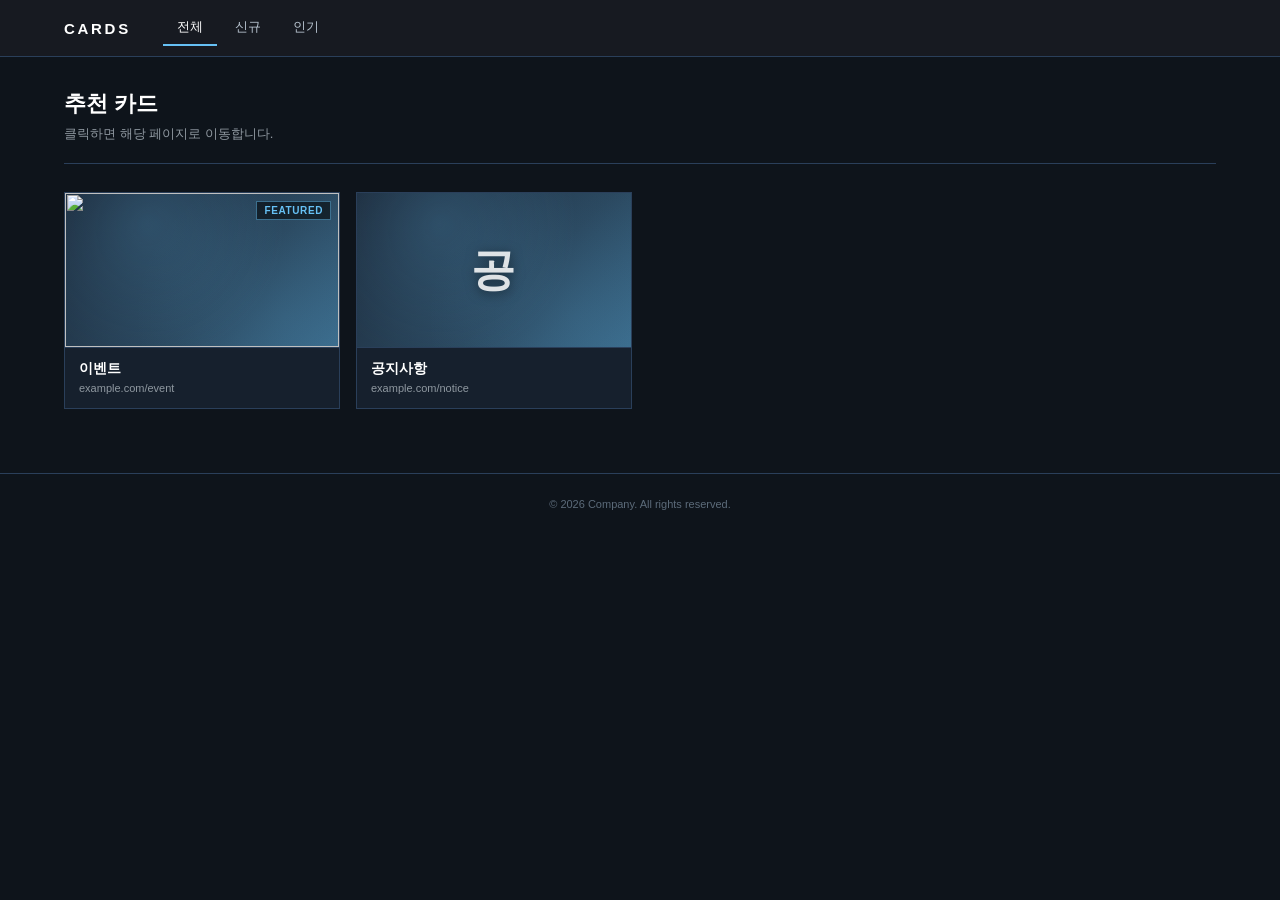
==== index.html @ df6146d4 "Add files via upload" ====
<!DOCTYPE html>
<html lang="ko">
<head>
  <meta charset="UTF-8" />
  <meta name="viewport" content="width=device-width, initial-scale=1" />
  <title>Cards</title>
  <link rel="stylesheet" href="css/style.css" />
</head>
<body>

<header class="site-header">
  <div class="site-header-inner">
    <h1 class="site-title">CARDS</h1>
    <nav class="site-nav">
      <a href="#" class="nav-link active">전체</a>
      <a href="#" class="nav-link">신규</a>
      <a href="#" class="nav-link">인기</a>
    </nav>
  </div>
</header>

<main class="container">

  <section class="hero">
    <h2 class="hero-title">추천 카드</h2>
    <p class="hero-sub">클릭하면 해당 페이지로 이동합니다.</p>
  </section>

  <section class="grid" id="card-grid" aria-busy="true">
    <!-- JS가 카드 채움 -->
  </section>

  <p class="empty" id="empty-msg" hidden>표시할 카드가 없습니다.</p>

</main>

<footer class="site-footer">
  <span>© 2026 Company. All rights reserved.</span>
</footer>

<script src="js/app.js"></script>
</body>
</html>
---- css/style.css ----
/* ── Reset ── */
* { box-sizing: border-box; }
html, body {
  margin: 0;
  padding: 0;
  background: #0e141b;
  color: #c7d5e0;
  font-family: -apple-system, BlinkMacSystemFont, 'Pretendard',
  'Segoe UI', Roboto, sans-serif;
  -webkit-font-smoothing: antialiased;
}
a { color: inherit; text-decoration: none; }

/* ── Header ── */
.site-header {
  position: sticky;
  top: 0;
  z-index: 10;
  background: #171a21;
  border-bottom: 1px solid #2a3f5a;
}
.site-header-inner {
  max-width: 1200px;
  margin: 0 auto;
  padding: 0 24px;
  height: 56px;
  display: flex;
  align-items: center;
  gap: 32px;
}
.site-title {
  font-size: 15px;
  font-weight: 700;
  letter-spacing: 0.18em;
  margin: 0;
  color: #fff;
}
.site-nav { display: flex; gap: 4px; }
.nav-link {
  font-size: 13px;
  padding: 8px 14px;
  color: #b8c4d0;
  border-bottom: 2px solid transparent;
  transition: color 0.15s, border-color 0.15s;
}
.nav-link:hover { color: #fff; }
.nav-link.active {
  color: #fff;
  border-bottom-color: #66c0f4;
}

/* ── Container ── */
.container {
  max-width: 1200px;
  margin: 0 auto;
  padding: 32px 24px 64px;
}

/* ── Hero ── */
.hero {
  margin-bottom: 28px;
  padding-bottom: 20px;
  border-bottom: 1px solid #2a3f5a;
}
.hero-title {
  font-size: 22px;
  font-weight: 600;
  margin: 0 0 6px;
  color: #fff;
}
.hero-sub {
  font-size: 13px;
  color: #8f98a0;
  margin: 0;
}

/* ── Grid ── */
.grid {
  display: grid;
  grid-template-columns: repeat(auto-fill, minmax(240px, 1fr));
  gap: 16px;
}

/* ── Card ── */
.card {
  position: relative;
  display: block;
  background: linear-gradient(135deg, #1b2838 0%, #2a475e 100%);
  border: 1px solid #2a3f5a;
  overflow: hidden;
  transition: transform 0.15s, box-shadow 0.15s, border-color 0.15s;
  cursor: pointer;
}
.card:hover {
  transform: translateY(-2px);
  border-color: #66c0f4;
  box-shadow: 0 8px 24px rgba(0, 0, 0, 0.5);
}

/* 썸네일 영역 */
.card-thumb {
  position: relative;
  aspect-ratio: 16 / 9;
  background: linear-gradient(135deg, #1b2838 0%, #2a475e 60%, #3a6a8a 100%);
  display: flex;
  align-items: center;
  justify-content: center;
  overflow: hidden;
}
.card-thumb::before {
  content: '';
  position: absolute;
  inset: 0;
  background:
    radial-gradient(circle at 30% 20%, rgba(102, 192, 244, 0.18), transparent 60%),
    radial-gradient(circle at 80% 80%, rgba(102, 192, 244, 0.08), transparent 60%);
}
.card-initial {
  position: relative;
  font-size: 44px;
  font-weight: 700;
  color: rgba(255, 255, 255, 0.85);
  letter-spacing: 0.04em;
  text-shadow: 0 2px 12px rgba(0, 0, 0, 0.5);
}

/* 하단 정보 바 */
.card-body {
  padding: 12px 14px 14px;
  background: #16202d;
  border-top: 1px solid #2a3f5a;
}
.card-label {
  display: block;
  font-size: 14px;
  font-weight: 600;
  color: #fff;
  margin-bottom: 4px;
  white-space: nowrap;
  overflow: hidden;
  text-overflow: ellipsis;
}
.card-url {
  display: block;
  font-size: 11px;
  color: #8f98a0;
  white-space: nowrap;
  overflow: hidden;
  text-overflow: ellipsis;
}

/* 배지 */
.card-badge {
  position: absolute;
  top: 8px;
  right: 8px;
  font-size: 10px;
  font-weight: 700;
  letter-spacing: 0.06em;
  padding: 3px 7px;
  background: rgba(0, 0, 0, 0.55);
  color: #66c0f4;
  border: 1px solid rgba(102, 192, 244, 0.5);
}

/* 스켈레톤 */
.card.skeleton {
  pointer-events: none;
  border-color: #2a3f5a;
}
.card.skeleton .card-thumb {
  background: linear-gradient(90deg, #1b2838 25%, #22344a 50%, #1b2838 75%);
  background-size: 200% 100%;
  animation: shimmer 1.4s infinite;
}
.card.skeleton .card-body { background: #16202d; }
.card.skeleton .sk-line {
  height: 10px;
  background: #22344a;
  margin-bottom: 6px;
}
.card.skeleton .sk-line.short { width: 55%; }
@keyframes shimmer {
  0% { background-position: 200% 0; }
  100% { background-position: -200% 0; }
}

/* ── Empty ── */
.empty {
  text-align: center;
  color: #8f98a0;
  font-size: 13px;
  padding: 64px 0;
}

/* ── Footer ── */
.site-footer {
  border-top: 1px solid #2a3f5a;
  padding: 24px;
  text-align: center;
  font-size: 11px;
  color: #5c6b7a;
}

/* 카드 썸네일 이미지 */
.card-img {
  position: absolute;
  inset: 0;
  width: 100%;
  height: 100%;
  object-fit: cover;
  transition: transform 0.3s;
}
.card:hover .card-img {
  transform: scale(1.04);
}
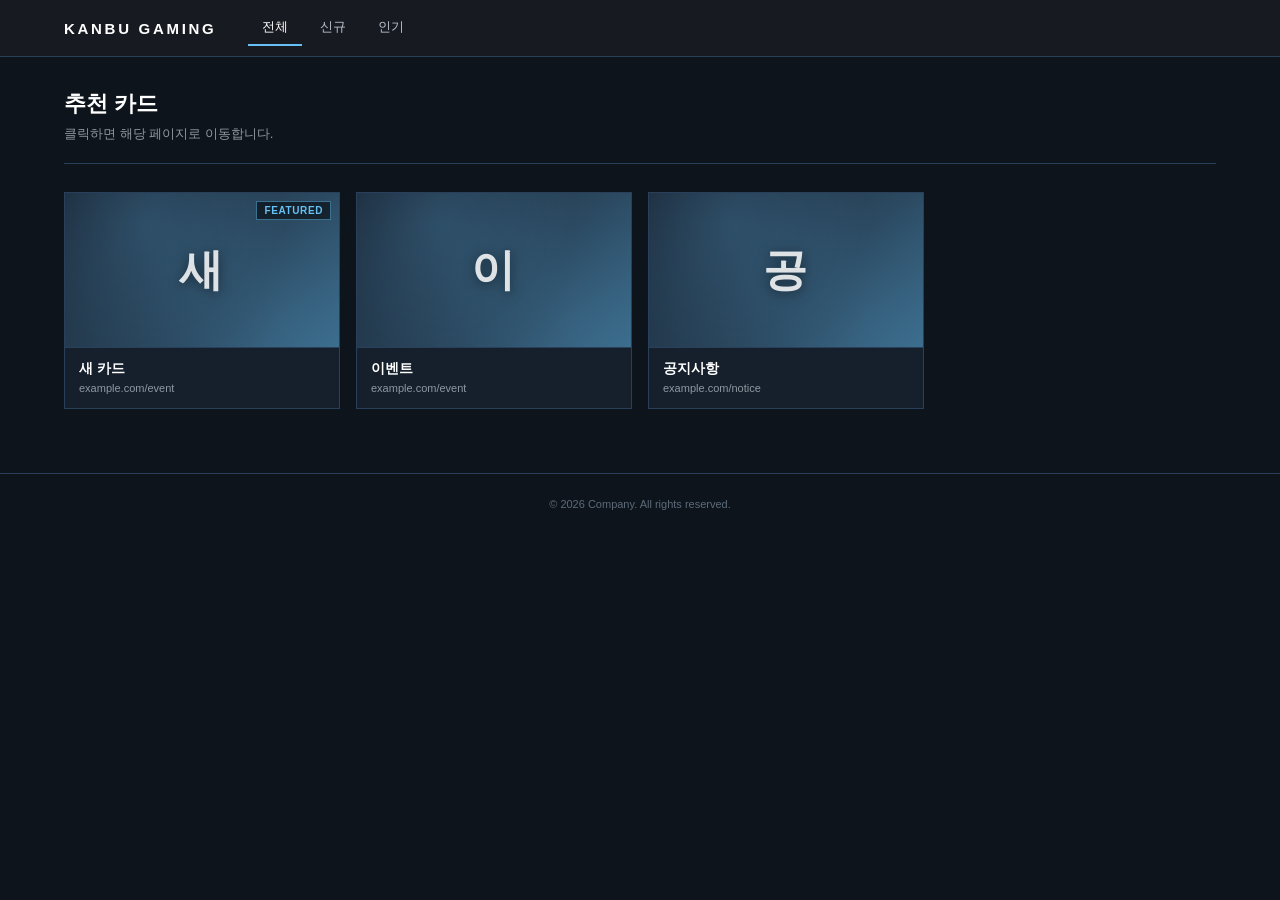
==== commit 67711963: "Update title and header for KANBU GAMING" ====
--- a/index.html
+++ b/index.html
@@ -3,14 +3,14 @@
 <head>
   <meta charset="UTF-8" />
   <meta name="viewport" content="width=device-width, initial-scale=1" />
-  <title>Cards</title>
+  <title>깐부게이밍</title>
   <link rel="stylesheet" href="css/style.css" />
 </head>
 <body>
 
 <header class="site-header">
   <div class="site-header-inner">
-    <h1 class="site-title">CARDS</h1>
+    <h1 class="site-title">KANBU GAMING</h1>
     <nav class="site-nav">
       <a href="#" class="nav-link active">전체</a>
       <a href="#" class="nav-link">신규</a>
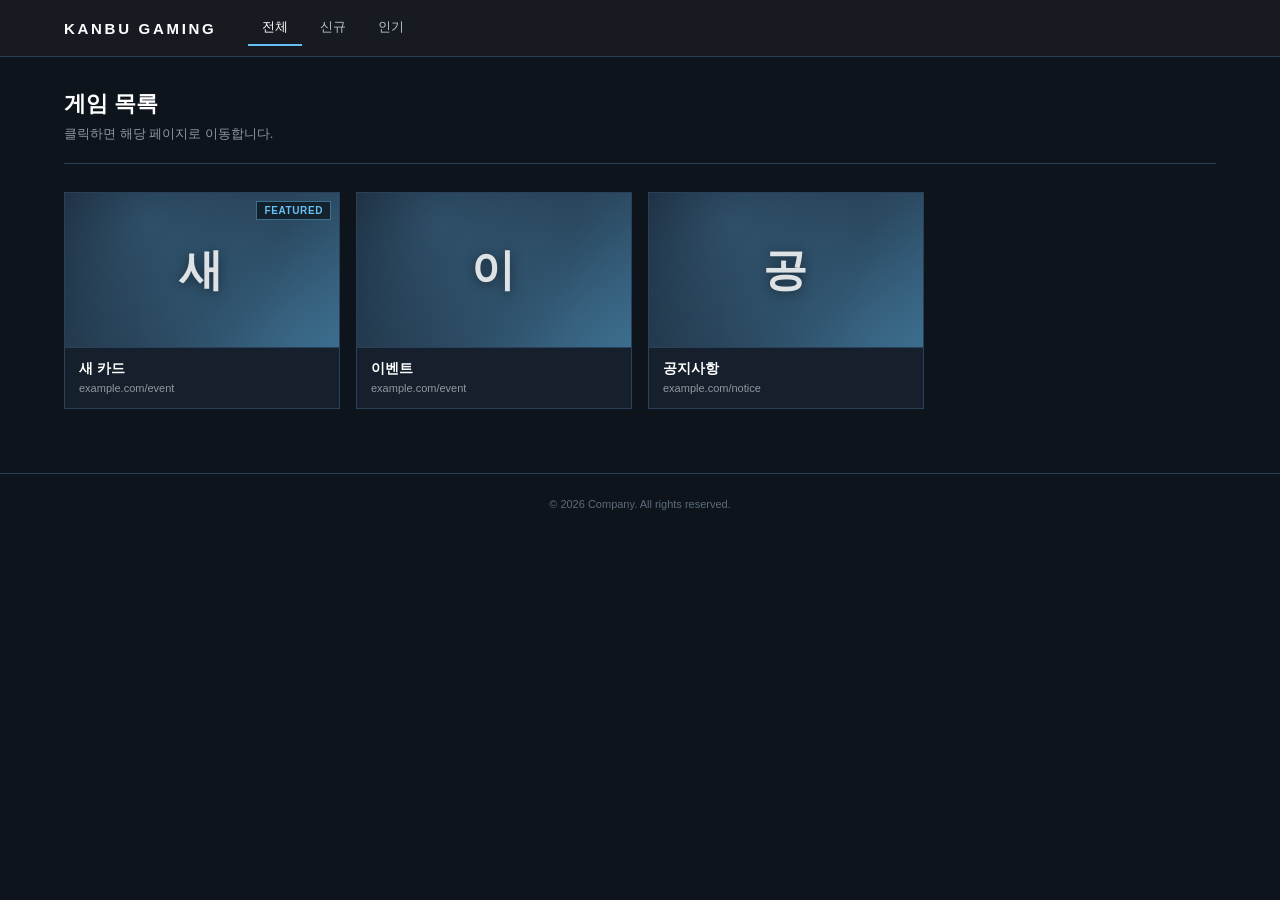
==== commit 790be674: "Update index.html" ====
--- a/index.html
+++ b/index.html
@@ -22,7 +22,7 @@
 <main class="container">
 
   <section class="hero">
-    <h2 class="hero-title">추천 카드</h2>
+    <h2 class="hero-title">게임 목록</h2>
     <p class="hero-sub">클릭하면 해당 페이지로 이동합니다.</p>
   </section>
 
